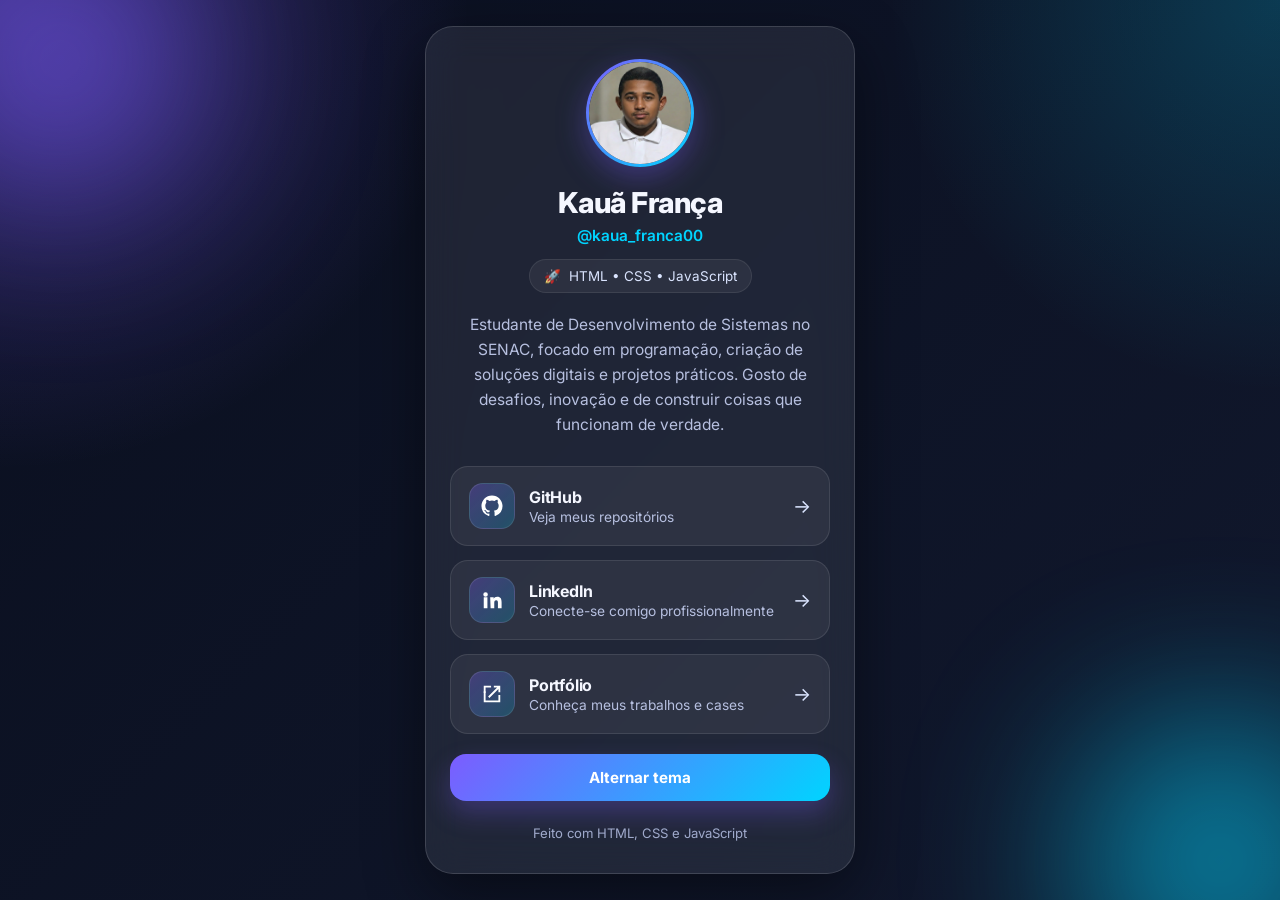
==== index.html @ 44ddc5aa "Add files via upload" ====
<!DOCTYPE html>
<html lang="pt-BR">
<head>
  <meta charset="UTF-8" />
  <meta name="viewport" content="width=device-width, initial-scale=1.0" />
  <title>DevLinks | Fernando</title>
  <link rel="preconnect" href="https://fonts.googleapis.com">
  <link rel="preconnect" href="https://fonts.gstatic.com" crossorigin>
  <link href="https://fonts.googleapis.com/css2?family=Inter:wght@400;500;600;700;800&display=swap" rel="stylesheet">
  <style>
    * {
      margin: 0;
      padding: 0;
      box-sizing: border-box;
      font-family: 'Inter', sans-serif;
    }

    :root {
      --bg-1: #0a0f1f;
      --bg-2: #11182d;
      --glass: rgba(255, 255, 255, 0.08);
      --glass-border: rgba(255, 255, 255, 0.14);
      --text: #f5f7ff;
      --muted: #b7c0e0;
      --primary: #7c5cff;
      --secondary: #00d4ff;
      --success: #28e98c;
      --shadow: 0 20px 60px rgba(0, 0, 0, 0.45);
    }

    body {
      min-height: 100vh;
      background:
        radial-gradient(circle at top left, rgba(124, 92, 255, 0.35), transparent 30%),
        radial-gradient(circle at top right, rgba(0, 212, 255, 0.20), transparent 25%),
        linear-gradient(135deg, var(--bg-1), var(--bg-2));
      color: var(--text);
      display: flex;
      align-items: center;
      justify-content: center;
      padding: 24px;
      overflow-x: hidden;
      position: relative;
    }

    body::before,
    body::after {
      content: "";
      position: fixed;
      width: 280px;
      height: 280px;
      border-radius: 50%;
      filter: blur(90px);
      z-index: 0;
      opacity: 0.6;
      pointer-events: none;
    }

    body::before {
      background: var(--primary);
      top: -80px;
      left: -80px;
    }

    body::after {
      background: var(--secondary);
      bottom: -100px;
      right: -80px;
    }

    .container {
      width: 100%;
      max-width: 430px;
      position: relative;
      z-index: 1;
    }

    .card {
      background: var(--glass);
      border: 1px solid var(--glass-border);
      backdrop-filter: blur(18px);
      -webkit-backdrop-filter: blur(18px);
      border-radius: 28px;
      padding: 32px 24px;
      box-shadow: var(--shadow);
      text-align: center;
      animation: fadeUp 0.8s ease;
    }

    .avatar {
      width: 108px;
      height: 108px;
      margin: 0 auto 18px;
      border-radius: 50%;
      padding: 3px;
      background: linear-gradient(135deg, var(--primary), var(--secondary));
      box-shadow: 0 10px 30px rgba(124, 92, 255, 0.35);
    }

    .avatar img {
      width: 100%;
      height: 100%;
      object-fit: cover;
      border-radius: 50%;
      display: block;
      background: #0f172a;
    }

    h1 {
      font-size: 1.8rem;
      font-weight: 800;
      letter-spacing: -0.5px;
      margin-bottom: 6px;
    }

    .username {
      color: var(--secondary);
      font-size: 0.96rem;
      font-weight: 600;
      margin-bottom: 14px;
    }

    .desc {
      color: var(--muted);
      font-size: 0.97rem;
      line-height: 1.6;
      margin-bottom: 28px;
    }

    .badge {
      display: inline-flex;
      align-items: center;
      gap: 8px;
      padding: 8px 14px;
      background: rgba(255, 255, 255, 0.06);
      border: 1px solid rgba(255, 255, 255, 0.08);
      border-radius: 999px;
      color: #dbe5ff;
      font-size: 0.84rem;
      margin-bottom: 20px;
    }

    .links {
      display: flex;
      flex-direction: column;
      gap: 14px;
      margin-top: 10px;
    }

    .link-btn {
      position: relative;
      display: flex;
      align-items: center;
      justify-content: space-between;
      gap: 14px;
      text-decoration: none;
      color: var(--text);
      padding: 16px 18px;
      border-radius: 18px;
      background: rgba(255, 255, 255, 0.06);
      border: 1px solid rgba(255, 255, 255, 0.10);
      transition: transform 0.25s ease, box-shadow 0.25s ease, background 0.25s ease, border-color 0.25s ease;
      overflow: hidden;
    }

    .link-btn::before {
      content: "";
      position: absolute;
      inset: 0;
      background: linear-gradient(90deg, rgba(124, 92, 255, 0.18), rgba(0, 212, 255, 0.12));
      opacity: 0;
      transition: opacity 0.25s ease;
    }

    .link-btn:hover {
      transform: translateY(-4px) scale(1.01);
      box-shadow: 0 14px 30px rgba(0, 0, 0, 0.28);
      border-color: rgba(255, 255, 255, 0.18);
      background: rgba(255, 255, 255, 0.09);
    }

    .link-btn:hover::before {
      opacity: 1;
    }

    .left {
      display: flex;
      align-items: center;
      gap: 14px;
      position: relative;
      z-index: 1;
    }

    .icon {
      width: 46px;
      height: 46px;
      border-radius: 14px;
      display: grid;
      place-items: center;
      background: linear-gradient(135deg, rgba(124, 92, 255, 0.30), rgba(0, 212, 255, 0.20));
      border: 1px solid rgba(255, 255, 255, 0.10);
      flex-shrink: 0;
    }

    .icon svg {
      width: 22px;
      height: 22px;
      fill: white;
    }

    .texts {
      text-align: left;
    }

    .texts strong {
      display: block;
      font-size: 1rem;
      font-weight: 700;
      letter-spacing: -0.2px;
    }

    .texts span {
      display: block;
      font-size: 0.86rem;
      color: var(--muted);
      margin-top: 2px;
    }

    .arrow {
      position: relative;
      z-index: 1;
      font-size: 1.2rem;
      color: #dbe5ff;
      transition: transform 0.25s ease;
    }

    .link-btn:hover .arrow {
      transform: translateX(4px);
    }

    .footer {
      margin-top: 24px;
      color: #aeb9dc;
      font-size: 0.82rem;
      text-align: center;
      opacity: 0.9;
    }

    .theme-toggle {
      margin-top: 20px;
      width: 100%;
      border: none;
      outline: none;
      cursor: pointer;
      padding: 14px 16px;
      border-radius: 16px;
      background: linear-gradient(135deg, var(--primary), var(--secondary));
      color: white;
      font-size: 0.95rem;
      font-weight: 700;
      transition: transform 0.25s ease, box-shadow 0.25s ease;
      box-shadow: 0 12px 26px rgba(124, 92, 255, 0.28);
    }

    .theme-toggle:hover {
      transform: translateY(-2px);
      box-shadow: 0 16px 30px rgba(124, 92, 255, 0.35);
    }

    body.light {
      --bg-1: #dfe8ff;
      --bg-2: #f7fbff;
      --glass: rgba(255, 255, 255, 0.65);
      --glass-border: rgba(255, 255, 255, 0.75);
      --text: #0d1325;
      --muted: #53607f;
      --shadow: 0 20px 60px rgba(69, 97, 161, 0.15);
    }

    body.light .link-btn,
    body.light .badge {
      border-color: rgba(17, 24, 39, 0.06);
    }

    @keyframes fadeUp {
      from {
        opacity: 0;
        transform: translateY(28px);
      }
      to {
        opacity: 1;
        transform: translateY(0);
      }
    }

    @media (max-width: 520px) {
      .card {
        padding: 28px 18px;
        border-radius: 24px;
      }

      h1 {
        font-size: 1.55rem;
      }

      .desc {
        font-size: 0.92rem;
      }
    }
  </style>
</head>
<body>
  <main class="container">
    <section class="card">
      <div class="avatar">
        <img src="IMG/Gemini_Generated_Image_kmgm7ukmgm7ukmgm.png" alt="Foto de perfil">
      </div>

      <h1>Kauã França</h1>
      <p class="username">@kaua_franca00</p>

      <div class="badge">
        <span>🚀</span>
        <span> HTML • CSS • JavaScript</span>
      </div>

      <p class="desc">
        Estudante de Desenvolvimento de Sistemas no SENAC, focado em programação, criação de soluções digitais e projetos práticos. Gosto de desafios, inovação e de construir coisas que funcionam de verdade.
      </p>

      <div class="links">
        <a class="link-btn" href="https://github.com/codebykaua" target="_blank">
          <div class="left">
            <div class="icon">
              <svg viewBox="0 0 24 24" aria-hidden="true">
                <path d="M12 .5C5.65.5.5 5.65.5 12a11.5 11.5 0 0 0 7.86 10.93c.58.11.79-.25.79-.56v-2.15c-3.2.7-3.88-1.36-3.88-1.36-.53-1.34-1.29-1.69-1.29-1.69-1.05-.72.08-.7.08-.7 1.16.08 1.77 1.18 1.77 1.18 1.03 1.77 2.7 1.26 3.36.97.1-.74.4-1.25.72-1.54-2.55-.29-5.24-1.27-5.24-5.65 0-1.25.45-2.27 1.18-3.07-.12-.29-.51-1.47.11-3.06 0 0 .96-.31 3.15 1.17a10.9 10.9 0 0 1 5.74 0c2.19-1.48 3.15-1.17 3.15-1.17.62 1.59.23 2.77.11 3.06.73.8 1.18 1.82 1.18 3.07 0 4.39-2.69 5.36-5.25 5.64.41.35.77 1.03.77 2.09v3.09c0 .31.21.68.8.56A11.5 11.5 0 0 0 23.5 12C23.5 5.65 18.35.5 12 .5Z"/>
              </svg>
            </div>
            <div class="texts">
              <strong>GitHub</strong>
              <span>Veja meus repositórios</span>
            </div>
          </div>
          <span class="arrow">→</span>
        </a>

        <a class="link-btn" href="https://www.linkedin.com/in/kauafrancadev" target="_blank">
          <div class="left">
            <div class="icon">
              <svg viewBox="0 0 24 24" aria-hidden="true">
                <path d="M4.98 3.5A2.49 2.49 0 1 0 5 8.48 2.49 2.49 0 0 0 4.98 3.5ZM3 9h4v12H3Zm7 0h3.83v1.64h.05c.53-1 1.84-2.05 3.79-2.05 4.05 0 4.8 2.66 4.8 6.11V21h-4v-5.58c0-1.33-.02-3.04-1.85-3.04-1.86 0-2.15 1.45-2.15 2.95V21h-4Z"/>
              </svg>
            </div>
            <div class="texts">
              <strong>LinkedIn</strong>
              <span>Conecte-se comigo profissionalmente</span>
            </div>
          </div>
          <span class="arrow">→</span>
        </a>

        <a class="link-btn" href="https://seuportfolio.com" target="_blank">
          <div class="left">
            <div class="icon">
              <svg viewBox="0 0 24 24" aria-hidden="true">
                <path d="M14 3v2h3.59L7.76 14.83l1.41 1.41L19 6.41V10h2V3z"/>
                <path d="M5 5h6V3H3v8h2z"/>
                <path d="M19 19H5V9H3v12h18V13h-2z"/>
              </svg>
            </div>
            <div class="texts">
              <strong>Portfólio</strong>
              <span>Conheça meus trabalhos e cases</span>
            </div>
          </div>
          <span class="arrow">→</span>
        </a>
      </div>

      <button class="theme-toggle" id="toggleTheme">Alternar tema</button>

      <p class="footer">Feito com HTML, CSS e JavaScript</p>
    </section>
  </main>

  <script>
    const button = document.getElementById('toggleTheme');
    const body = document.body;

    const savedTheme = localStorage.getItem('theme');
    if (savedTheme === 'light') {
      body.classList.add('light');
    }

    button.addEventListener('click', () => {
      body.classList.toggle('light');
      const currentTheme = body.classList.contains('light') ? 'light' : 'dark';
      localStorage.setItem('theme', currentTheme);
    });
  </script>
</body>
</html>
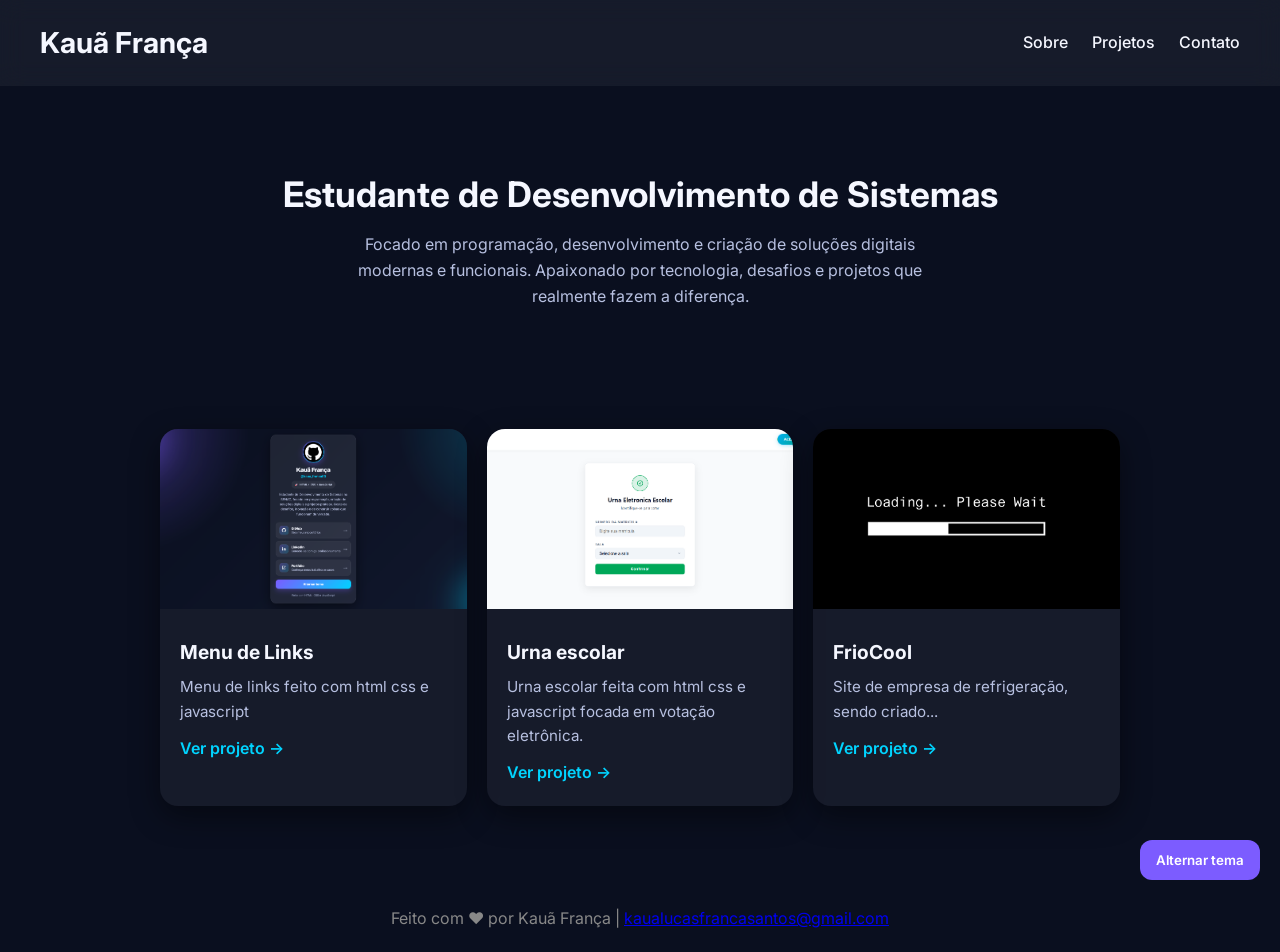
==== commit b2d2a6b2: "Add files via upload" ====
--- a/index.html
+++ b/index.html
@@ -1,402 +1,123 @@
 <!DOCTYPE html>
 <html lang="pt-BR">
 <head>
-  <meta charset="UTF-8" />
-  <meta name="viewport" content="width=device-width, initial-scale=1.0" />
-  <title>DevLinks | Fernando</title>
+  <meta charset="UTF-8">
+  <meta name="viewport" content="width=device-width, initial-scale=1.0">
+  <title>Portfólio | Fernando</title>
   <link rel="preconnect" href="https://fonts.googleapis.com">
   <link rel="preconnect" href="https://fonts.gstatic.com" crossorigin>
-  <link href="https://fonts.googleapis.com/css2?family=Inter:wght@400;500;600;700;800&display=swap" rel="stylesheet">
+  <link href="https://fonts.googleapis.com/css2?family=Inter:wght@400;500;600;700&display=swap" rel="stylesheet">
   <style>
-    * {
-      margin: 0;
-      padding: 0;
-      box-sizing: border-box;
-      font-family: 'Inter', sans-serif;
+    :root {
+      --primary: #7c5cff;
+      --secondary: #00d4ff;
+      --bg-dark: #0a0f1f;
+      --bg-light: #f5f7ff;
+      --text-dark: #0d1325;
+      --text-light: #f5f7ff;
     }
 
-    :root {
-      --bg-1: #0a0f1f;
-      --bg-2: #11182d;
-      --glass: rgba(255, 255, 255, 0.08);
-      --glass-border: rgba(255, 255, 255, 0.14);
-      --text: #f5f7ff;
-      --muted: #b7c0e0;
-      --primary: #7c5cff;
-      --secondary: #00d4ff;
-      --success: #28e98c;
-      --shadow: 0 20px 60px rgba(0, 0, 0, 0.45);
-    }
+    * { box-sizing: border-box; margin:0; padding:0; font-family:'Inter',sans-serif; }
 
-    body {
-      min-height: 100vh;
-      background:
-        radial-gradient(circle at top left, rgba(124, 92, 255, 0.35), transparent 30%),
-        radial-gradient(circle at top right, rgba(0, 212, 255, 0.20), transparent 25%),
-        linear-gradient(135deg, var(--bg-1), var(--bg-2));
-      color: var(--text);
-      display: flex;
-      align-items: center;
-      justify-content: center;
-      padding: 24px;
-      overflow-x: hidden;
-      position: relative;
-    }
+    body { background: var(--bg-dark); color: var(--text-light); line-height:1.6; }
 
-    body::before,
-    body::after {
-      content: "";
-      position: fixed;
-      width: 280px;
-      height: 280px;
-      border-radius: 50%;
-      filter: blur(90px);
-      z-index: 0;
-      opacity: 0.6;
-      pointer-events: none;
-    }
+    header { display:flex; justify-content:space-between; align-items:center; padding:20px 40px; background: rgba(255,255,255,0.05); backdrop-filter: blur(12px); position:sticky; top:0; z-index:10; }
 
-    body::before {
-      background: var(--primary);
-      top: -80px;
-      left: -80px;
-    }
+    header h1 { font-size:1.8rem; font-weight:700; }
 
-    body::after {
-      background: var(--secondary);
-      bottom: -100px;
-      right: -80px;
-    }
+    nav a { color: var(--text-light); margin-left:20px; text-decoration:none; font-weight:500; transition: color 0.3s; }
 
-    .container {
-      width: 100%;
-      max-width: 430px;
-      position: relative;
-      z-index: 1;
-    }
+    nav a:hover { color: var(--primary); }
 
-    .card {
-      background: var(--glass);
-      border: 1px solid var(--glass-border);
-      backdrop-filter: blur(18px);
-      -webkit-backdrop-filter: blur(18px);
-      border-radius: 28px;
-      padding: 32px 24px;
-      box-shadow: var(--shadow);
-      text-align: center;
-      animation: fadeUp 0.8s ease;
-    }
+    .hero { text-align:center; padding:80px 20px; }
 
-    .avatar {
-      width: 108px;
-      height: 108px;
-      margin: 0 auto 18px;
-      border-radius: 50%;
-      padding: 3px;
-      background: linear-gradient(135deg, var(--primary), var(--secondary));
-      box-shadow: 0 10px 30px rgba(124, 92, 255, 0.35);
-    }
+    .hero h2 { font-size:2.2rem; margin-bottom:10px; }
+    .hero p { font-size:1rem; max-width:600px; margin:0 auto; color:#b7c0e0; }
 
-    .avatar img {
-      width: 100%;
-      height: 100%;
-      object-fit: cover;
-      border-radius: 50%;
-      display: block;
-      background: #0f172a;
-    }
+    .projects { padding:40px 20px; max-width:1000px; margin:0 auto; display:grid; grid-template-columns: repeat(auto-fit,minmax(280px,1fr)); gap:20px; }
 
-    h1 {
-      font-size: 1.8rem;
-      font-weight: 800;
-      letter-spacing: -0.5px;
-      margin-bottom: 6px;
-    }
+    .project-card { background: rgba(255,255,255,0.05); border-radius:18px; overflow:hidden; box-shadow: 0 10px 30px rgba(0,0,0,0.45); transition: transform 0.3s; }
+    .project-card:hover { transform: translateY(-6px); }
 
-    .username {
-      color: var(--secondary);
-      font-size: 0.96rem;
-      font-weight: 600;
-      margin-bottom: 14px;
-    }
+    .project-card img { width:100%; height:180px; object-fit:cover; }
 
-    .desc {
-      color: var(--muted);
-      font-size: 0.97rem;
-      line-height: 1.6;
-      margin-bottom: 28px;
-    }
+    .project-content { padding:20px; }
+    .project-content h3 { font-size:1.2rem; margin-bottom:8px; }
+    .project-content p { font-size:0.95rem; color:#b7c0e0; margin-bottom:12px; }
+    .project-content a { text-decoration:none; color:var(--secondary); font-weight:600; }
 
-    .badge {
-      display: inline-flex;
-      align-items: center;
-      gap: 8px;
-      padding: 8px 14px;
-      background: rgba(255, 255, 255, 0.06);
-      border: 1px solid rgba(255, 255, 255, 0.08);
-      border-radius: 999px;
-      color: #dbe5ff;
-      font-size: 0.84rem;
-      margin-bottom: 20px;
-    }
+    footer { text-align:center; padding:20px; margin-top:40px; color:#888; }
 
-    .links {
-      display: flex;
-      flex-direction: column;
-      gap: 14px;
-      margin-top: 10px;
-    }
+    .theme-toggle { position:fixed; bottom:20px; right:20px; padding:12px 16px; border:none; border-radius:12px; cursor:pointer; background: var(--primary); color:white; font-weight:600; transition: transform 0.25s; }
+    .theme-toggle:hover { transform: translateY(-2px); }
 
-    .link-btn {
-      position: relative;
-      display: flex;
-      align-items: center;
-      justify-content: space-between;
-      gap: 14px;
-      text-decoration: none;
-      color: var(--text);
-      padding: 16px 18px;
-      border-radius: 18px;
-      background: rgba(255, 255, 255, 0.06);
-      border: 1px solid rgba(255, 255, 255, 0.10);
-      transition: transform 0.25s ease, box-shadow 0.25s ease, background 0.25s ease, border-color 0.25s ease;
-      overflow: hidden;
-    }
-
-    .link-btn::before {
-      content: "";
-      position: absolute;
-      inset: 0;
-      background: linear-gradient(90deg, rgba(124, 92, 255, 0.18), rgba(0, 212, 255, 0.12));
-      opacity: 0;
-      transition: opacity 0.25s ease;
-    }
-
-    .link-btn:hover {
-      transform: translateY(-4px) scale(1.01);
-      box-shadow: 0 14px 30px rgba(0, 0, 0, 0.28);
-      border-color: rgba(255, 255, 255, 0.18);
-      background: rgba(255, 255, 255, 0.09);
-    }
-
-    .link-btn:hover::before {
-      opacity: 1;
-    }
-
-    .left {
-      display: flex;
-      align-items: center;
-      gap: 14px;
-      position: relative;
-      z-index: 1;
-    }
-
-    .icon {
-      width: 46px;
-      height: 46px;
-      border-radius: 14px;
-      display: grid;
-      place-items: center;
-      background: linear-gradient(135deg, rgba(124, 92, 255, 0.30), rgba(0, 212, 255, 0.20));
-      border: 1px solid rgba(255, 255, 255, 0.10);
-      flex-shrink: 0;
-    }
-
-    .icon svg {
-      width: 22px;
-      height: 22px;
-      fill: white;
-    }
-
-    .texts {
-      text-align: left;
-    }
-
-    .texts strong {
-      display: block;
-      font-size: 1rem;
-      font-weight: 700;
-      letter-spacing: -0.2px;
-    }
-
-    .texts span {
-      display: block;
-      font-size: 0.86rem;
-      color: var(--muted);
-      margin-top: 2px;
-    }
-
-    .arrow {
-      position: relative;
-      z-index: 1;
-      font-size: 1.2rem;
-      color: #dbe5ff;
-      transition: transform 0.25s ease;
-    }
-
-    .link-btn:hover .arrow {
-      transform: translateX(4px);
-    }
-
-    .footer {
-      margin-top: 24px;
-      color: #aeb9dc;
-      font-size: 0.82rem;
-      text-align: center;
-      opacity: 0.9;
-    }
-
-    .theme-toggle {
-      margin-top: 20px;
-      width: 100%;
-      border: none;
-      outline: none;
-      cursor: pointer;
-      padding: 14px 16px;
-      border-radius: 16px;
-      background: linear-gradient(135deg, var(--primary), var(--secondary));
-      color: white;
-      font-size: 0.95rem;
-      font-weight: 700;
-      transition: transform 0.25s ease, box-shadow 0.25s ease;
-      box-shadow: 0 12px 26px rgba(124, 92, 255, 0.28);
-    }
-
-    .theme-toggle:hover {
-      transform: translateY(-2px);
-      box-shadow: 0 16px 30px rgba(124, 92, 255, 0.35);
-    }
-
-    body.light {
-      --bg-1: #dfe8ff;
-      --bg-2: #f7fbff;
-      --glass: rgba(255, 255, 255, 0.65);
-      --glass-border: rgba(255, 255, 255, 0.75);
-      --text: #0d1325;
-      --muted: #53607f;
-      --shadow: 0 20px 60px rgba(69, 97, 161, 0.15);
-    }
-
-    body.light .link-btn,
-    body.light .badge {
-      border-color: rgba(17, 24, 39, 0.06);
-    }
-
-    @keyframes fadeUp {
-      from {
-        opacity: 0;
-        transform: translateY(28px);
-      }
-      to {
-        opacity: 1;
-        transform: translateY(0);
-      }
-    }
-
-    @media (max-width: 520px) {
-      .card {
-        padding: 28px 18px;
-        border-radius: 24px;
-      }
-
-      h1 {
-        font-size: 1.55rem;
-      }
-
-      .desc {
-        font-size: 0.92rem;
-      }
-    }
+    body.light { --bg-dark:#f5f7ff; --text-light:#0d1325; --text-dark:#0d1325; }
+    body.light header, body.light .project-card { background: rgba(0,0,0,0.05); }
   </style>
 </head>
 <body>
-  <main class="container">
-    <section class="card">
-      <div class="avatar">
-        <img src="IMG/Gemini_Generated_Image_kmgm7ukmgm7ukmgm.png" alt="Foto de perfil">
-      </div>
 
-      <h1>Kauã França</h1>
-      <p class="username">@kaua_franca00</p>
+<header>
+  <h1>Kauã França</h1>
+  <nav>
+    <a href="#about">Sobre</a>
+    <a href="#projects">Projetos</a>
+    <a href="#contact">Contato</a>
+  </nav>
+</header>
 
-      <div class="badge">
-        <span>🚀</span>
-        <span> HTML • CSS • JavaScript</span>
-      </div>
+<section class="hero" id="about">
+  <h2>Estudante de Desenvolvimento de Sistemas</h2>
+  <p>Focado em programação, desenvolvimento e criação de soluções digitais modernas e funcionais. Apaixonado por tecnologia, desafios e projetos que realmente fazem a diferença.</p>
+</section>
 
-      <p class="desc">
-        Estudante de Desenvolvimento de Sistemas no SENAC, focado em programação, criação de soluções digitais e projetos práticos. Gosto de desafios, inovação e de construir coisas que funcionam de verdade.
-      </p>
+<section class="projects" id="projects">
+  <div class="project-card">
+    <img src="img/Menu Links.png" alt="Menu de Links">
+    <div class="project-content">
+      <h3>Menu de Links</h3>
+      <p>Menu de links feito com html css e javascript</p>
+      <a href="#">Ver projeto →</a>
+    </div>
+  </div>
 
-      <div class="links">
-        <a class="link-btn" href="https://github.com/codebykaua" target="_blank">
-          <div class="left">
-            <div class="icon">
-              <svg viewBox="0 0 24 24" aria-hidden="true">
-                <path d="M12 .5C5.65.5.5 5.65.5 12a11.5 11.5 0 0 0 7.86 10.93c.58.11.79-.25.79-.56v-2.15c-3.2.7-3.88-1.36-3.88-1.36-.53-1.34-1.29-1.69-1.29-1.69-1.05-.72.08-.7.08-.7 1.16.08 1.77 1.18 1.77 1.18 1.03 1.77 2.7 1.26 3.36.97.1-.74.4-1.25.72-1.54-2.55-.29-5.24-1.27-5.24-5.65 0-1.25.45-2.27 1.18-3.07-.12-.29-.51-1.47.11-3.06 0 0 .96-.31 3.15 1.17a10.9 10.9 0 0 1 5.74 0c2.19-1.48 3.15-1.17 3.15-1.17.62 1.59.23 2.77.11 3.06.73.8 1.18 1.82 1.18 3.07 0 4.39-2.69 5.36-5.25 5.64.41.35.77 1.03.77 2.09v3.09c0 .31.21.68.8.56A11.5 11.5 0 0 0 23.5 12C23.5 5.65 18.35.5 12 .5Z"/>
-              </svg>
-            </div>
-            <div class="texts">
-              <strong>GitHub</strong>
-              <span>Veja meus repositórios</span>
-            </div>
-          </div>
-          <span class="arrow">→</span>
-        </a>
+  <div class="project-card">
+    <img src="img/Captura de Tela (49).png" alt="Urna escolar">
+    <div class="project-content">
+      <h3>Urna escolar</h3>
+      <p>Urna escolar feita com html css e javascript focada em votação eletrônica.</p>
+      <a href="#">Ver projeto →</a>
+    </div>
+  </div>
 
-        <a class="link-btn" href="https://www.linkedin.com/in/kauafrancadev" target="_blank">
-          <div class="left">
-            <div class="icon">
-              <svg viewBox="0 0 24 24" aria-hidden="true">
-                <path d="M4.98 3.5A2.49 2.49 0 1 0 5 8.48 2.49 2.49 0 0 0 4.98 3.5ZM3 9h4v12H3Zm7 0h3.83v1.64h.05c.53-1 1.84-2.05 3.79-2.05 4.05 0 4.8 2.66 4.8 6.11V21h-4v-5.58c0-1.33-.02-3.04-1.85-3.04-1.86 0-2.15 1.45-2.15 2.95V21h-4Z"/>
-              </svg>
-            </div>
-            <div class="texts">
-              <strong>LinkedIn</strong>
-              <span>Conecte-se comigo profissionalmente</span>
-            </div>
-          </div>
-          <span class="arrow">→</span>
-        </a>
+  <div class="project-card">
+    <img src="img/image.png" alt="FrioCool">
+    <div class="project-content">
+      <h3>FrioCool</h3>
+      <p>Site de empresa de refrigeração, sendo criado...</p>
+      <a href="#">Ver projeto →</a>
+    </div>
+  </div>
+</section>
 
-        <a class="link-btn" href="https://seuportfolio.com" target="_blank">
-          <div class="left">
-            <div class="icon">
-              <svg viewBox="0 0 24 24" aria-hidden="true">
-                <path d="M14 3v2h3.59L7.76 14.83l1.41 1.41L19 6.41V10h2V3z"/>
-                <path d="M5 5h6V3H3v8h2z"/>
-                <path d="M19 19H5V9H3v12h18V13h-2z"/>
-              </svg>
-            </div>
-            <div class="texts">
-              <strong>Portfólio</strong>
-              <span>Conheça meus trabalhos e cases</span>
-            </div>
-          </div>
-          <span class="arrow">→</span>
-        </a>
-      </div>
+<footer id="contact">
+  <p>Feito com ❤️ por Kauã França | <a href="mailto:kaualucasfrancasantos@gmail.com">kaualucasfrancasantos@gmail.com</a></p>
+</footer>
 
-      <button class="theme-toggle" id="toggleTheme">Alternar tema</button>
+<button class="theme-toggle" id="toggleTheme">Alternar tema</button>
 
-      <p class="footer">Feito com HTML, CSS e JavaScript</p>
-    </section>
-  </main>
+<script>
+  const button = document.getElementById('toggleTheme');
+  const body = document.body;
+  const savedTheme = localStorage.getItem('theme');
+  if(savedTheme==='light'){ body.classList.add('light'); }
 
-  <script>
-    const button = document.getElementById('toggleTheme');
-    const body = document.body;
+  button.addEventListener('click',()=>{
+    body.classList.toggle('light');
+    const current = body.classList.contains('light')?'light':'dark';
+    localStorage.setItem('theme',current);
+  });
+</script>
 
-    const savedTheme = localStorage.getItem('theme');
-    if (savedTheme === 'light') {
-      body.classList.add('light');
-    }
-
-    button.addEventListener('click', () => {
-      body.classList.toggle('light');
-      const currentTheme = body.classList.contains('light') ? 'light' : 'dark';
-      localStorage.setItem('theme', currentTheme);
-    });
-  </script>
 </body>
-</html>+</html>
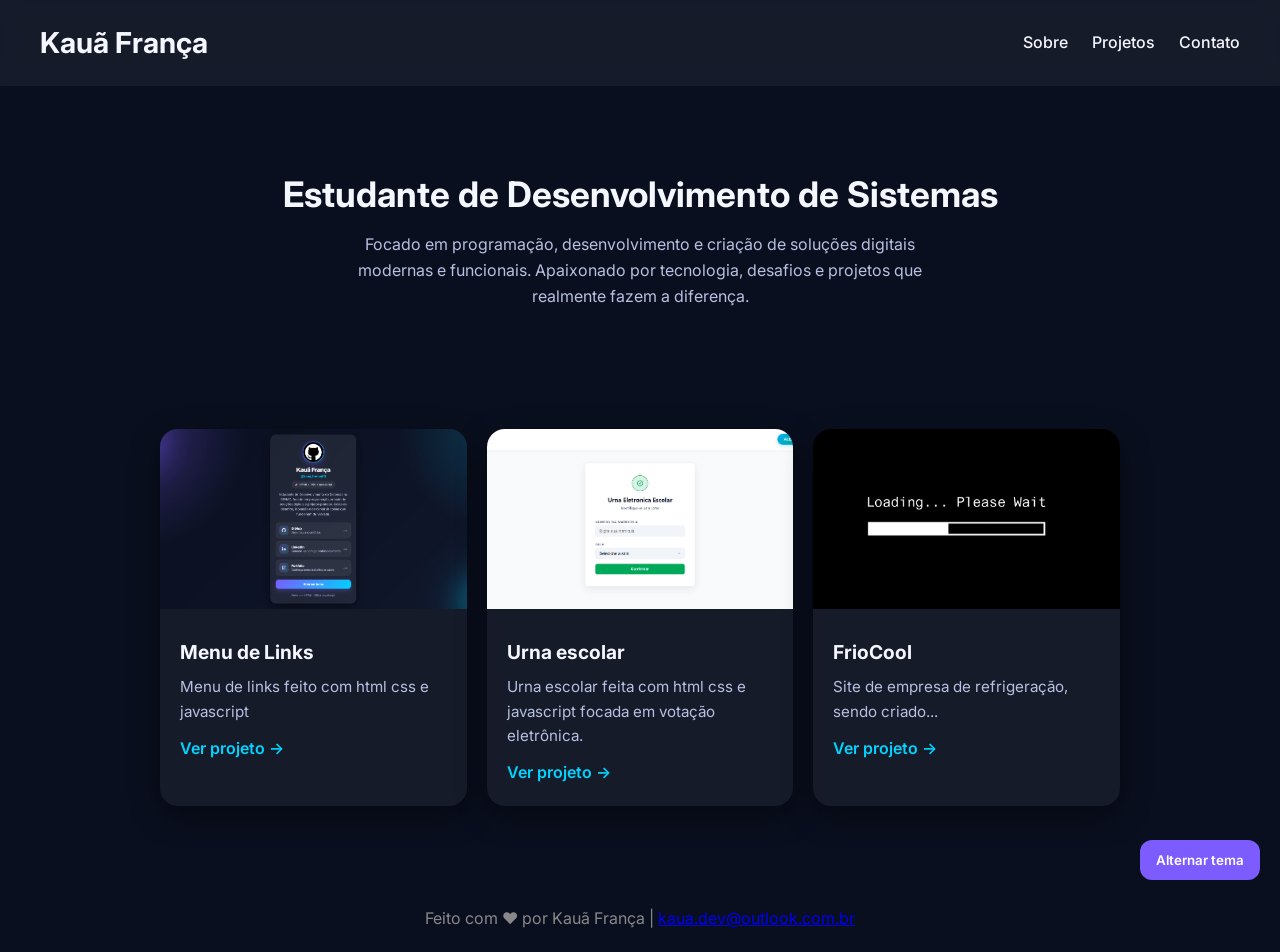
==== commit c47c5071: "Add files via upload" ====
--- a/index.html
+++ b/index.html
@@ -3,7 +3,7 @@
 <head>
   <meta charset="UTF-8">
   <meta name="viewport" content="width=device-width, initial-scale=1.0">
-  <title>Portfólio | Fernando</title>
+  <title>Portfólio | Kauã</title>
   <link rel="preconnect" href="https://fonts.googleapis.com">
   <link rel="preconnect" href="https://fonts.gstatic.com" crossorigin>
   <link href="https://fonts.googleapis.com/css2?family=Inter:wght@400;500;600;700&display=swap" rel="stylesheet">
@@ -77,7 +77,7 @@
     <div class="project-content">
       <h3>Menu de Links</h3>
       <p>Menu de links feito com html css e javascript</p>
-      <a href="#">Ver projeto →</a>
+      <a href="https://codebykaua.github.io/Menu_links/">Ver projeto →</a>
     </div>
   </div>
 
@@ -86,7 +86,7 @@
     <div class="project-content">
       <h3>Urna escolar</h3>
       <p>Urna escolar feita com html css e javascript focada em votação eletrônica.</p>
-      <a href="#">Ver projeto →</a>
+      <a href="https://codebykaua.github.io/projeto-votacao-escolar-CETI/">Ver projeto →</a>
     </div>
   </div>
 
@@ -95,13 +95,13 @@
     <div class="project-content">
       <h3>FrioCool</h3>
       <p>Site de empresa de refrigeração, sendo criado...</p>
-      <a href="#">Ver projeto →</a>
+      <a href="https://codebykaua.github.io/Site-de-refrigeracao-em-processamento/">Ver projeto →</a>
     </div>
   </div>
 </section>
 
 <footer id="contact">
-  <p>Feito com ❤️ por Kauã França | <a href="mailto:kaualucasfrancasantos@gmail.com">kaualucasfrancasantos@gmail.com</a></p>
+  <p>Feito com ❤️ por Kauã França | <a href="mailto:kaua.dev@outlook.com.br">kaua.dev@outlook.com.br</a></p>
 </footer>
 
 <button class="theme-toggle" id="toggleTheme">Alternar tema</button>
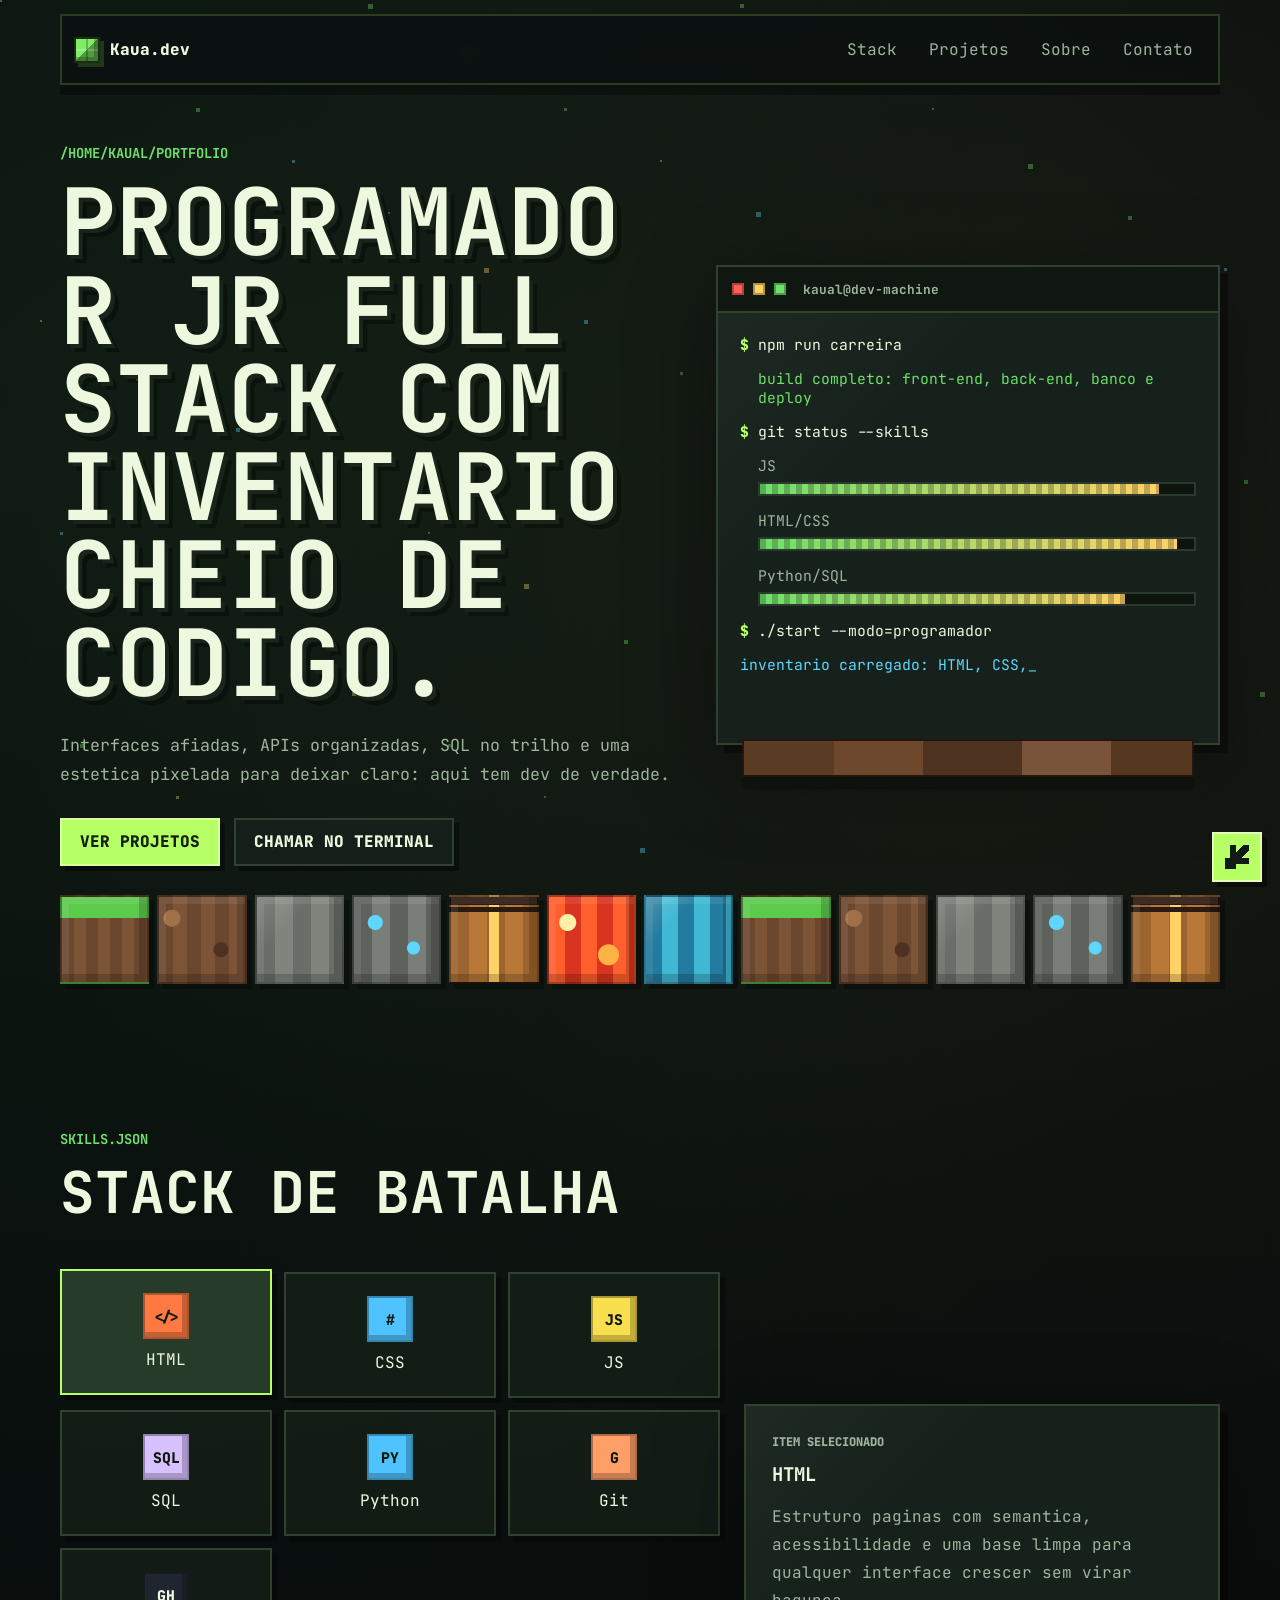
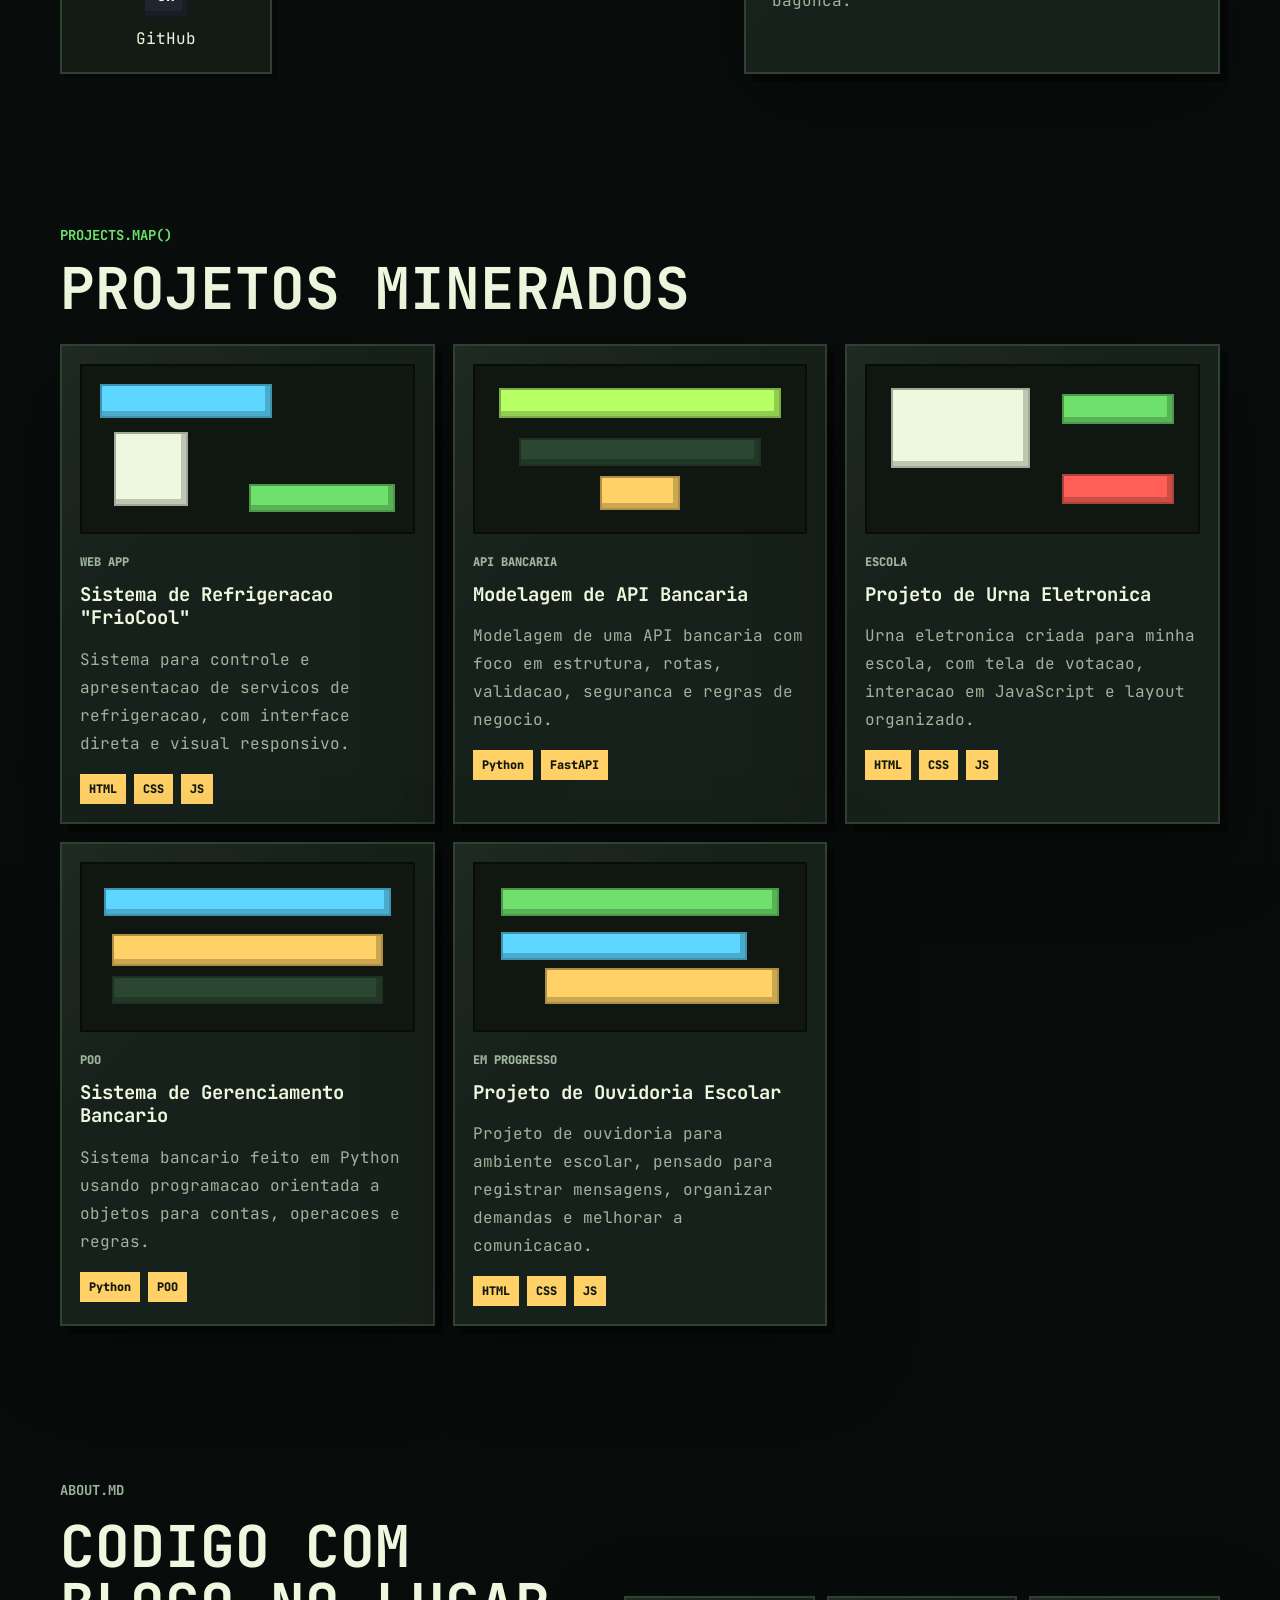
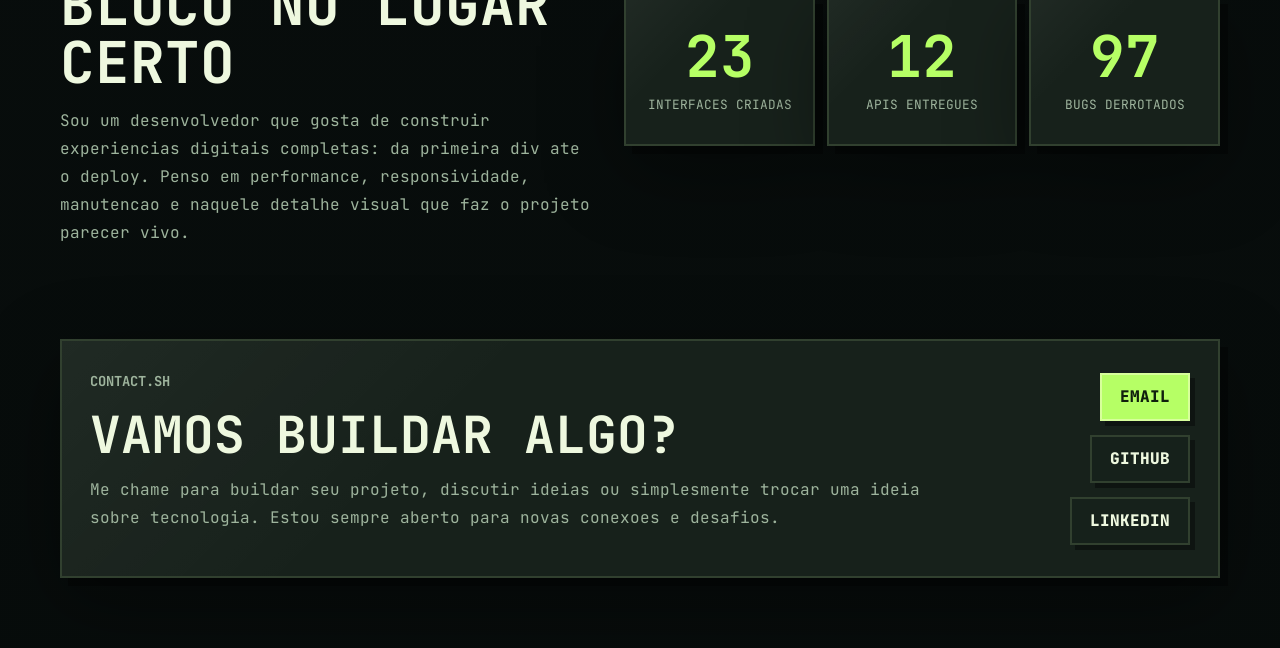
==== commit bf088a20: "Add files via upload" ====
--- a/index.html
+++ b/index.html
@@ -1,123 +1,261 @@
-<!DOCTYPE html>
-<html lang="pt-BR">
-<head>
-  <meta charset="UTF-8">
-  <meta name="viewport" content="width=device-width, initial-scale=1.0">
-  <title>Portfólio | Kauã</title>
-  <link rel="preconnect" href="https://fonts.googleapis.com">
-  <link rel="preconnect" href="https://fonts.gstatic.com" crossorigin>
-  <link href="https://fonts.googleapis.com/css2?family=Inter:wght@400;500;600;700&display=swap" rel="stylesheet">
-  <style>
-    :root {
-      --primary: #7c5cff;
-      --secondary: #00d4ff;
-      --bg-dark: #0a0f1f;
-      --bg-light: #f5f7ff;
-      --text-dark: #0d1325;
-      --text-light: #f5f7ff;
-    }
-
-    * { box-sizing: border-box; margin:0; padding:0; font-family:'Inter',sans-serif; }
-
-    body { background: var(--bg-dark); color: var(--text-light); line-height:1.6; }
-
-    header { display:flex; justify-content:space-between; align-items:center; padding:20px 40px; background: rgba(255,255,255,0.05); backdrop-filter: blur(12px); position:sticky; top:0; z-index:10; }
-
-    header h1 { font-size:1.8rem; font-weight:700; }
-
-    nav a { color: var(--text-light); margin-left:20px; text-decoration:none; font-weight:500; transition: color 0.3s; }
-
-    nav a:hover { color: var(--primary); }
-
-    .hero { text-align:center; padding:80px 20px; }
-
-    .hero h2 { font-size:2.2rem; margin-bottom:10px; }
-    .hero p { font-size:1rem; max-width:600px; margin:0 auto; color:#b7c0e0; }
-
-    .projects { padding:40px 20px; max-width:1000px; margin:0 auto; display:grid; grid-template-columns: repeat(auto-fit,minmax(280px,1fr)); gap:20px; }
-
-    .project-card { background: rgba(255,255,255,0.05); border-radius:18px; overflow:hidden; box-shadow: 0 10px 30px rgba(0,0,0,0.45); transition: transform 0.3s; }
-    .project-card:hover { transform: translateY(-6px); }
-
-    .project-card img { width:100%; height:180px; object-fit:cover; }
-
-    .project-content { padding:20px; }
-    .project-content h3 { font-size:1.2rem; margin-bottom:8px; }
-    .project-content p { font-size:0.95rem; color:#b7c0e0; margin-bottom:12px; }
-    .project-content a { text-decoration:none; color:var(--secondary); font-weight:600; }
-
-    footer { text-align:center; padding:20px; margin-top:40px; color:#888; }
-
-    .theme-toggle { position:fixed; bottom:20px; right:20px; padding:12px 16px; border:none; border-radius:12px; cursor:pointer; background: var(--primary); color:white; font-weight:600; transition: transform 0.25s; }
-    .theme-toggle:hover { transform: translateY(-2px); }
-
-    body.light { --bg-dark:#f5f7ff; --text-light:#0d1325; --text-dark:#0d1325; }
-    body.light header, body.light .project-card { background: rgba(0,0,0,0.05); }
-  </style>
-</head>
-<body>
-
-<header>
-  <h1>Kauã França</h1>
-  <nav>
-    <a href="#about">Sobre</a>
-    <a href="#projects">Projetos</a>
-    <a href="#contact">Contato</a>
-  </nav>
-</header>
-
-<section class="hero" id="about">
-  <h2>Estudante de Desenvolvimento de Sistemas</h2>
-  <p>Focado em programação, desenvolvimento e criação de soluções digitais modernas e funcionais. Apaixonado por tecnologia, desafios e projetos que realmente fazem a diferença.</p>
-</section>
-
-<section class="projects" id="projects">
-  <div class="project-card">
-    <img src="img/Menu Links.png" alt="Menu de Links">
-    <div class="project-content">
-      <h3>Menu de Links</h3>
-      <p>Menu de links feito com html css e javascript</p>
-      <a href="https://codebykaua.github.io/Menu_links/">Ver projeto →</a>
-    </div>
-  </div>
-
-  <div class="project-card">
-    <img src="img/Captura de Tela (49).png" alt="Urna escolar">
-    <div class="project-content">
-      <h3>Urna escolar</h3>
-      <p>Urna escolar feita com html css e javascript focada em votação eletrônica.</p>
-      <a href="https://codebykaua.github.io/projeto-votacao-escolar-CETI/">Ver projeto →</a>
-    </div>
-  </div>
-
-  <div class="project-card">
-    <img src="img/image.png" alt="FrioCool">
-    <div class="project-content">
-      <h3>FrioCool</h3>
-      <p>Site de empresa de refrigeração, sendo criado...</p>
-      <a href="https://codebykaua.github.io/Site-de-refrigeracao-em-processamento/">Ver projeto →</a>
-    </div>
-  </div>
-</section>
-
-<footer id="contact">
-  <p>Feito com ❤️ por Kauã França | <a href="mailto:kaua.dev@outlook.com.br">kaua.dev@outlook.com.br</a></p>
-</footer>
-
-<button class="theme-toggle" id="toggleTheme">Alternar tema</button>
-
-<script>
-  const button = document.getElementById('toggleTheme');
-  const body = document.body;
-  const savedTheme = localStorage.getItem('theme');
-  if(savedTheme==='light'){ body.classList.add('light'); }
-
-  button.addEventListener('click',()=>{
-    body.classList.toggle('light');
-    const current = body.classList.contains('light')?'light':'dark';
-    localStorage.setItem('theme',current);
-  });
-</script>
-
-</body>
-</html>
+<!DOCTYPE html>
+<html lang="pt-BR">
+<head>
+  <meta charset="UTF-8">
+  <meta name="viewport" content="width=device-width, initial-scale=1.0">
+  <title>Kaua.dev | Portifolio Programador</title>
+  <link rel="preconnect" href="https://fonts.googleapis.com">
+  <link rel="preconnect" href="https://fonts.gstatic.com" crossorigin>
+  <link href="https://fonts.googleapis.com/css2?family=JetBrains+Mono:wght@400;600;700;800&display=swap" rel="stylesheet">
+  <link rel="stylesheet" href="style.css">
+</head>
+<body>
+  <canvas class="pixel-sky" id="pixelSky" aria-hidden="true"></canvas>
+
+  <header class="topbar">
+    <a class="brand" href="#home" aria-label="Inicio">
+      <span class="brand-cube"></span>
+      <span>Kaua.dev</span>
+    </a>
+
+    <nav class="nav" aria-label="Navegacao principal">
+      <a href="#stack">Stack</a>
+      <a href="#projetos">Projetos</a>
+      <a href="#sobre">Sobre</a>
+      <a href="#contato">Contato</a>
+    </nav>
+  </header>
+
+  <main>
+    <section class="hero" id="home">
+      <div class="hero-copy">
+        <p class="eyebrow">/home/kaual/portfolio</p>
+        <h1>Programador Jr full stack com inventario cheio de codigo.</h1>
+        <p class="hero-text">
+          Interfaces afiadas, APIs organizadas, SQL no trilho e uma estetica pixelada para deixar claro: aqui tem dev de verdade.
+        </p>
+
+        <div class="hero-actions" aria-label="Acoes principais">
+          <a class="btn primary" href="#projetos">Ver projetos</a>
+          <a class="btn ghost" href="#contato">Chamar no terminal</a>
+        </div>
+      </div>
+
+      <div class="hero-panel" aria-label="Terminal de apresentacao">
+        <div class="window-bar">
+          <span></span>
+          <span></span>
+          <span></span>
+          <strong>kaual@dev-machine</strong>
+        </div>
+
+        <div class="terminal">
+          <p><span class="prompt">$</span> npm run carreira</p>
+          <p class="log ok">build completo: front-end, back-end, banco e deploy</p>
+          <p><span class="prompt">$</span> git status --skills</p>
+          <p class="log">JS <span class="bar"><i style="width: 92%"></i></span></p>
+          <p class="log">HTML/CSS <span class="bar"><i style="width: 96%"></i></span></p>
+          <p class="log">Python/SQL <span class="bar"><i style="width: 84%"></i></span></p>
+          <p><span class="prompt">$</span> ./start --modo=programador</p>
+          <p class="typing" id="typingLine">iniciando inventario...</p>
+        </div>
+      </div>
+    </section>
+
+    <section class="world-strip" aria-label="Cenario pixelado">
+      <div class="block grass"></div>
+      <div class="block dirt"></div>
+      <div class="block stone"></div>
+      <div class="block ore"></div>
+      <div class="block chest"></div>
+      <div class="block lava"></div>
+      <div class="block water"></div>
+      <div class="block grass"></div>
+      <div class="block dirt"></div>
+      <div class="block stone"></div>
+      <div class="block ore"></div>
+      <div class="block chest"></div>
+    </section>
+
+    <section class="section stack-section" id="stack">
+      <div class="section-heading">
+        <p class="eyebrow">skills.json</p>
+        <h2>Stack de batalha</h2>
+      </div>
+
+      <div class="inventory">
+        <button class="slot active" data-skill="HTML">
+          <span class="slot-icon html">&lt;/&gt;</span>
+          <span>HTML</span>
+        </button>
+        <button class="slot" data-skill="CSS">
+          <span class="slot-icon css">#</span>
+          <span>CSS</span>
+        </button>
+        <button class="slot" data-skill="JS">
+          <span class="slot-icon js">JS</span>
+          <span>JS</span>
+        </button>
+        <button class="slot" data-skill="SQL">
+          <span class="slot-icon sql">SQL</span>
+          <span>SQL</span>
+        </button>
+        <button class="slot" data-skill="Python">
+          <span class="slot-icon python">PY</span>
+          <span>Python</span>
+        </button>
+        <button class="slot" data-skill="Git">
+          <span class="slot-icon git">G</span>
+          <span>Git</span>
+        </button>
+        <button class="slot" data-skill="GitHub">
+          <span class="slot-icon github">GH</span>
+          <span>GitHub</span>
+        </button>
+      </div>
+
+      <article class="skill-card" id="skillCard">
+        <p class="card-label">item selecionado</p>
+        <h3>HTML</h3>
+        <p>
+          Estruturo paginas com semantica, acessibilidade e uma base limpa para qualquer interface crescer sem virar bagunca.
+        </p>
+      </article>
+    </section>
+
+    <section class="section" id="projetos">
+      <div class="section-heading">
+        <p class="eyebrow">projects.map()</p>
+        <h2>Projetos minerados</h2>
+      </div>
+
+      <div class="projects-grid">
+        <article class="project-card">
+          <div class="project-screen cooling">
+            <span></span>
+            <span></span>
+            <span></span>
+          </div>
+          <p class="card-label">web app</p>
+          <h3>Sistema de Refrigeracao "FrioCool"</h3>
+          <p>Sistema para controle e apresentacao de servicos de refrigeracao, com interface direta e visual responsivo.</p>
+          <div class="tags">
+            <span>HTML</span>
+            <span>CSS</span>
+            <span>JS</span>
+          </div>
+        </article>
+
+        <article class="project-card">
+          <div class="project-screen login">
+            <span></span>
+            <span></span>
+            <span></span>
+          </div>
+          <p class="card-label">api bancaria</p>
+          <h3>Modelagem de API Bancaria</h3>
+          <p>Modelagem de uma API bancaria com foco em estrutura, rotas, validacao, seguranca e regras de negocio.</p>
+          <div class="tags">
+            <span>Python</span>
+            <span>FastAPI</span>
+          </div>
+        </article>
+
+        <article class="project-card">
+          <div class="project-screen ballot">
+            <span></span>
+            <span></span>
+            <span></span>
+          </div>
+          <p class="card-label">escola</p>
+          <h3>Projeto de Urna Eletronica</h3>
+          <p>Urna eletronica criada para minha escola, com tela de votacao, interacao em JavaScript e layout organizado.</p>
+          <div class="tags">
+            <span>HTML</span>
+            <span>CSS</span>
+            <span>JS</span>
+          </div>
+        </article>
+
+        <article class="project-card">
+          <div class="project-screen bank">
+            <span></span>
+            <span></span>
+            <span></span>
+          </div>
+          <p class="card-label">poo</p>
+          <h3>Sistema de Gerenciamento Bancario</h3>
+          <p>Sistema bancario feito em Python usando programacao orientada a objetos para contas, operacoes e regras.</p>
+          <div class="tags">
+            <span>Python</span>
+            <span>POO</span>
+          </div>
+        </article>
+
+        <article class="project-card">
+          <div class="project-screen ombudsman">
+            <span></span>
+            <span></span>
+            <span></span>
+          </div>
+          <p class="card-label">em progresso</p>
+          <h3>Projeto de Ouvidoria Escolar</h3>
+          <p>Projeto de ouvidoria para ambiente escolar, pensado para registrar mensagens, organizar demandas e melhorar a comunicacao.</p>
+          <div class="tags">
+            <span>HTML</span>
+            <span>CSS</span>
+            <span>JS</span>
+          </div>
+        </article>
+      </div>
+    </section>
+
+    <section class="section about-section" id="sobre">
+      <div class="about-copy">
+        <p class="eyebrow">about.md</p>
+        <h2>Codigo com bloco no lugar certo</h2>
+        <p>
+          Sou um desenvolvedor que gosta de construir experiencias digitais completas: da primeira div ate o deploy. Penso em performance, responsividade, manutencao e naquele detalhe visual que faz o projeto parecer vivo.
+        </p>
+      </div>
+
+      <div class="stats">
+        <div>
+          <strong data-counter="24">0</strong>
+          <span>interfaces criadas</span>
+        </div>
+        <div>
+          <strong data-counter="12">0</strong>
+          <span>APIs entregues</span>
+        </div>
+        <div>
+          <strong data-counter="99">0</strong>
+          <span>bugs derrotados</span>
+        </div>
+      </div>
+    </section>
+
+    <section class="section contact-section" id="contato">
+      <div>
+        <p class="eyebrow">contact.sh</p>
+        <h2>Vamos buildar algo?</h2>
+        <p>
+          Me chame para buildar seu projeto, discutir ideias ou simplesmente trocar uma ideia sobre tecnologia. Estou sempre aberto para novas conexoes e desafios.
+        </p>
+      </div>
+
+      <div class="contact-actions">
+        <a class="btn primary" href="kaua.dev@outlook.com.br">Email</a>
+        <a class="btn ghost" href="https://github.com/codebykaua" target="_blank" rel="noreferrer">GitHub</a>
+        <a class="btn ghost" href="https://www.linkedin.com/in/kauafrancadev" target="_blank" rel="noreferrer">LinkedIn</a>
+      </div>
+    </section>
+  </main>
+
+  <button class="sound-toggle" id="soundToggle" type="button" aria-label="Alternar efeito visual">
+    <span></span>
+  </button>
+
+  <script src="script.js"></script>
+</body>
+</html>
--- a/style.css
+++ b/style.css
@@ -0,0 +1,902 @@
+:root {
+  --bg: #0b1010;
+  --bg-2: #111a16;
+  --panel: #17211b;
+  --panel-2: #1f2d23;
+  --text: #eef8df;
+  --muted: #9eb49d;
+  --green: #6ee06b;
+  --lime: #b6ff65;
+  --gold: #ffd166;
+  --red: #ff5f57;
+  --blue: #5dd7ff;
+  --stone: #7b807a;
+  --dirt: #79533a;
+  --border: #31402f;
+  --shadow: 0 24px 80px rgba(0, 0, 0, 0.42);
+  --pixel: 4px;
+}
+
+* {
+  box-sizing: border-box;
+}
+
+html {
+  scroll-behavior: smooth;
+}
+
+body {
+  margin: 0;
+  min-height: 100vh;
+  color: var(--text);
+  background:
+    linear-gradient(180deg, rgba(7, 12, 11, 0.45), rgba(7, 12, 11, 0.94)),
+    radial-gradient(circle at 12% 12%, rgba(110, 224, 107, 0.14), transparent 34%),
+    radial-gradient(circle at 86% 16%, rgba(255, 209, 102, 0.12), transparent 32%),
+    var(--bg);
+  font-family: "JetBrains Mono", Consolas, monospace;
+  letter-spacing: 0;
+  overflow-x: hidden;
+}
+
+body.scanlines::after {
+  content: "";
+  position: fixed;
+  inset: 0;
+  pointer-events: none;
+  z-index: 12;
+  background: repeating-linear-gradient(
+    to bottom,
+    rgba(255, 255, 255, 0.035) 0,
+    rgba(255, 255, 255, 0.035) 1px,
+    transparent 1px,
+    transparent 5px
+  );
+  mix-blend-mode: overlay;
+}
+
+a {
+  color: inherit;
+  text-decoration: none;
+}
+
+button {
+  font: inherit;
+}
+
+.pixel-sky {
+  position: fixed;
+  inset: 0;
+  z-index: -1;
+  width: 100%;
+  height: 100%;
+  image-rendering: pixelated;
+}
+
+.topbar {
+  position: sticky;
+  top: 0;
+  z-index: 10;
+  display: flex;
+  align-items: center;
+  justify-content: space-between;
+  gap: 24px;
+  width: min(1160px, calc(100% - 32px));
+  margin: 14px auto 0;
+  padding: 12px;
+  border: 2px solid rgba(182, 255, 101, 0.18);
+  background: rgba(11, 16, 16, 0.78);
+  box-shadow: 0 10px 0 rgba(0, 0, 0, 0.32);
+  backdrop-filter: blur(14px);
+}
+
+.brand,
+.nav {
+  display: flex;
+  align-items: center;
+}
+
+.brand {
+  gap: 10px;
+  font-weight: 800;
+}
+
+.brand-cube {
+  width: 26px;
+  height: 26px;
+  display: inline-block;
+  background:
+    linear-gradient(90deg, transparent 45%, rgba(0, 0, 0, 0.24) 45% 55%, transparent 55%),
+    linear-gradient(0deg, transparent 45%, rgba(255, 255, 255, 0.2) 45% 55%, transparent 55%),
+    linear-gradient(135deg, #80ed67 0 50%, #4f9b3e 50%);
+  border: 2px solid #1c2b18;
+  box-shadow:
+    4px 4px 0 #213719,
+    inset -4px -4px 0 rgba(0, 0, 0, 0.22);
+  image-rendering: pixelated;
+}
+
+.nav {
+  gap: 6px;
+  flex-wrap: wrap;
+  justify-content: flex-end;
+}
+
+.nav a {
+  padding: 10px 12px;
+  color: var(--muted);
+  border: 1px solid transparent;
+  transition: color 160ms ease, background 160ms ease, border 160ms ease;
+}
+
+.nav a:hover,
+.nav a:focus-visible {
+  color: var(--lime);
+  background: rgba(182, 255, 101, 0.08);
+  border-color: rgba(182, 255, 101, 0.2);
+  outline: 0;
+}
+
+main {
+  width: min(1160px, calc(100% - 32px));
+  margin: 0 auto;
+}
+
+.hero {
+  min-height: calc(100svh - 84px);
+  display: grid;
+  grid-template-columns: minmax(0, 1fr) minmax(360px, 0.82fr);
+  gap: 42px;
+  align-items: center;
+  padding: 52px 0 28px;
+}
+
+.hero-copy {
+  max-width: 720px;
+}
+
+.eyebrow {
+  margin: 0 0 16px;
+  color: var(--green);
+  font-size: 0.86rem;
+  font-weight: 700;
+  text-transform: uppercase;
+}
+
+h1,
+h2,
+h3,
+p {
+  overflow-wrap: break-word;
+}
+
+h1 {
+  max-width: 900px;
+  margin: 0;
+  font-size: 5.8rem;
+  line-height: 0.95;
+  text-transform: uppercase;
+  text-shadow:
+    4px 4px 0 #19251a,
+    8px 8px 0 rgba(0, 0, 0, 0.34);
+}
+
+h2 {
+  margin: 0;
+  font-size: 3.6rem;
+  line-height: 1;
+  text-transform: uppercase;
+}
+
+h3 {
+  margin: 10px 0;
+  font-size: 1.18rem;
+  line-height: 1.25;
+}
+
+.hero-text,
+.about-copy p,
+.contact-section p,
+.project-card p,
+.skill-card p {
+  color: var(--muted);
+  line-height: 1.75;
+}
+
+.hero-text {
+  max-width: 680px;
+  margin: 24px 0 0;
+  font-size: 1.04rem;
+}
+
+.hero-actions,
+.contact-actions {
+  display: flex;
+  flex-wrap: wrap;
+  gap: 14px;
+  margin-top: 28px;
+}
+
+.btn {
+  display: inline-flex;
+  align-items: center;
+  justify-content: center;
+  min-height: 48px;
+  padding: 0 18px;
+  border: 2px solid var(--border);
+  box-shadow: 5px 5px 0 rgba(0, 0, 0, 0.38);
+  font-weight: 800;
+  text-transform: uppercase;
+  transition: transform 140ms ease, box-shadow 140ms ease, border-color 140ms ease;
+}
+
+.btn:hover,
+.btn:focus-visible {
+  transform: translate(-2px, -2px);
+  box-shadow: 8px 8px 0 rgba(0, 0, 0, 0.42);
+  outline: 0;
+}
+
+.btn.primary {
+  color: #10200d;
+  background: var(--lime);
+  border-color: #d8ff9c;
+}
+
+.btn.ghost {
+  color: var(--text);
+  background: rgba(23, 33, 27, 0.86);
+}
+
+.hero-panel,
+.skill-card,
+.project-card,
+.stats div,
+.contact-section {
+  border: 2px solid var(--border);
+  background:
+    linear-gradient(135deg, rgba(255, 255, 255, 0.04), transparent 34%),
+    var(--panel);
+  box-shadow: var(--shadow), 8px 8px 0 rgba(0, 0, 0, 0.35);
+}
+
+.hero-panel {
+  position: relative;
+  isolation: isolate;
+  min-height: 480px;
+}
+
+.hero-panel::before {
+  content: "";
+  position: absolute;
+  inset: auto 24px -34px 24px;
+  height: 34px;
+  background:
+    linear-gradient(90deg, #5a3b24 0 20%, #6d482d 20% 40%, #4d321f 40% 62%, #79533a 62% 82%, #563821 82%),
+    linear-gradient(#2e1e13, #2e1e13);
+  border: 2px solid #24160e;
+  box-shadow: 0 12px 0 rgba(0, 0, 0, 0.2);
+}
+
+.window-bar {
+  min-height: 46px;
+  display: flex;
+  align-items: center;
+  gap: 9px;
+  padding: 12px 14px;
+  color: var(--muted);
+  background: #101711;
+  border-bottom: 2px solid var(--border);
+}
+
+.window-bar span {
+  width: 12px;
+  height: 12px;
+  display: block;
+  border: 2px solid rgba(0, 0, 0, 0.3);
+}
+
+.window-bar span:nth-child(1) {
+  background: var(--red);
+}
+
+.window-bar span:nth-child(2) {
+  background: var(--gold);
+}
+
+.window-bar span:nth-child(3) {
+  background: var(--green);
+}
+
+.window-bar strong {
+  margin-left: 8px;
+  font-size: 0.8rem;
+}
+
+.terminal {
+  padding: 22px;
+  font-size: 0.92rem;
+}
+
+.terminal p {
+  margin: 0 0 15px;
+}
+
+.prompt {
+  color: var(--lime);
+  font-weight: 800;
+}
+
+.log {
+  color: var(--muted);
+  padding-left: 18px;
+}
+
+.log.ok {
+  color: var(--green);
+}
+
+.bar {
+  display: block;
+  height: 14px;
+  margin-top: 7px;
+  border: 2px solid #2c392c;
+  background: #0d140e;
+}
+
+.bar i {
+  display: block;
+  height: 100%;
+  background:
+    repeating-linear-gradient(90deg, rgba(0, 0, 0, 0.22) 0 6px, transparent 6px 12px),
+    linear-gradient(90deg, var(--green), var(--gold));
+}
+
+.typing {
+  color: var(--blue);
+}
+
+.typing::after {
+  content: "_";
+  animation: blink 900ms steps(2, end) infinite;
+}
+
+.world-strip {
+  display: grid;
+  grid-template-columns: repeat(12, 1fr);
+  gap: 8px;
+  margin: -6px 0 70px;
+}
+
+.block {
+  aspect-ratio: 1;
+  min-width: 0;
+  border: 2px solid rgba(0, 0, 0, 0.36);
+  box-shadow:
+    inset -8px -8px 0 rgba(0, 0, 0, 0.18),
+    inset 7px 7px 0 rgba(255, 255, 255, 0.08),
+    5px 5px 0 rgba(0, 0, 0, 0.28);
+  image-rendering: pixelated;
+}
+
+.grass {
+  background:
+    linear-gradient(#5cca4d 0 25%, transparent 25%),
+    repeating-linear-gradient(90deg, #6b472e 0 12px, #7c5438 12px 24px);
+}
+
+.dirt {
+  background:
+    radial-gradient(circle at 15% 25%, #a07148 0 8px, transparent 9px),
+    radial-gradient(circle at 72% 62%, #4f3121 0 7px, transparent 8px),
+    repeating-linear-gradient(90deg, #6b472e 0 14px, #7c5438 14px 28px);
+}
+
+.stone {
+  background:
+    linear-gradient(135deg, rgba(255, 255, 255, 0.14), transparent 35%),
+    repeating-linear-gradient(90deg, #696f68 0 18px, #7f857d 18px 36px);
+}
+
+.ore {
+  background:
+    radial-gradient(circle at 25% 30%, var(--blue) 0 7px, transparent 8px),
+    radial-gradient(circle at 70% 60%, var(--blue) 0 6px, transparent 7px),
+    repeating-linear-gradient(90deg, #5e625d 0 18px, #797f78 18px 36px);
+}
+
+.chest {
+  background:
+    linear-gradient(#2a1a12 0 10%, transparent 10% 12%, #2a1a12 12% 18%, transparent 18%),
+    linear-gradient(90deg, transparent 44%, #ffd166 44% 56%, transparent 56%),
+    repeating-linear-gradient(90deg, #9c642e 0 18px, #b77838 18px 36px);
+}
+
+.lava {
+  background:
+    radial-gradient(circle at 22% 30%, #fff1a8 0 8px, transparent 9px),
+    radial-gradient(circle at 70% 68%, #ffb347 0 10px, transparent 11px),
+    repeating-linear-gradient(90deg, #ff5f2d 0 16px, #d9341f 16px 32px);
+}
+
+.water {
+  background:
+    linear-gradient(135deg, rgba(255, 255, 255, 0.18), transparent 30%),
+    repeating-linear-gradient(90deg, #247ba0 0 16px, #3fb8d4 16px 32px);
+}
+
+.section {
+  padding: 76px 0;
+}
+
+.section-heading {
+  margin-bottom: 26px;
+}
+
+.stack-section {
+  display: grid;
+  grid-template-columns: minmax(0, 1fr) minmax(300px, 0.72fr);
+  gap: 24px;
+  align-items: end;
+}
+
+.stack-section .section-heading {
+  grid-column: 1 / -1;
+}
+
+.inventory {
+  display: grid;
+  grid-template-columns: repeat(3, minmax(0, 1fr));
+  gap: 12px;
+}
+
+.slot {
+  min-height: 126px;
+  display: flex;
+  flex-direction: column;
+  align-items: center;
+  justify-content: center;
+  gap: 10px;
+  padding: 14px 10px;
+  color: var(--text);
+  background: rgba(20, 31, 23, 0.88);
+  border: 2px solid var(--border);
+  cursor: pointer;
+  box-shadow: 5px 5px 0 rgba(0, 0, 0, 0.3);
+  transition: transform 140ms ease, border-color 140ms ease, background 140ms ease;
+}
+
+.slot:hover,
+.slot:focus-visible,
+.slot.active {
+  transform: translateY(-3px);
+  border-color: var(--lime);
+  background: rgba(42, 63, 44, 0.92);
+  outline: 0;
+}
+
+.slot-icon {
+  width: 46px;
+  height: 46px;
+  display: grid;
+  place-items: center;
+  color: #10180f;
+  font-size: 0.92rem;
+  font-weight: 900;
+  border: 2px solid rgba(0, 0, 0, 0.32);
+  box-shadow: inset -5px -5px 0 rgba(0, 0, 0, 0.22);
+}
+
+.slot-icon.js {
+  background: #f8df4e;
+}
+
+.slot-icon.html {
+  background: #ff7a42;
+}
+
+.slot-icon.css {
+  background: #4fc3ff;
+}
+
+.slot-icon.node {
+  background: #83e377;
+}
+
+.slot-icon.db {
+  background: #d7c1ff;
+}
+
+.slot-icon.sql {
+  background: #d7c1ff;
+}
+
+.slot-icon.python {
+  background: #4fc3ff;
+}
+
+.slot-icon.git {
+  background: #ff9f68;
+}
+
+.slot-icon.github {
+  color: var(--text);
+  background: #20262f;
+}
+
+.skill-card {
+  min-height: 270px;
+  padding: 26px;
+}
+
+.card-label {
+  margin: 0;
+  color: var(--gold);
+  font-size: 0.75rem;
+  font-weight: 800;
+  text-transform: uppercase;
+}
+
+.projects-grid {
+  display: grid;
+  grid-template-columns: repeat(3, minmax(0, 1fr));
+  gap: 18px;
+}
+
+.project-card {
+  min-width: 0;
+  padding: 18px;
+}
+
+.project-screen {
+  position: relative;
+  min-height: 170px;
+  margin-bottom: 18px;
+  border: 2px solid rgba(0, 0, 0, 0.42);
+  overflow: hidden;
+  background: #101711;
+}
+
+.project-screen span {
+  position: absolute;
+  display: block;
+  border: 2px solid rgba(0, 0, 0, 0.32);
+  box-shadow: inset -5px -5px 0 rgba(0, 0, 0, 0.2);
+}
+
+.project-screen.cooling span:nth-child(1) {
+  inset: 18px auto auto 18px;
+  width: 52%;
+  height: 34px;
+  background: var(--blue);
+}
+
+.project-screen.cooling span:nth-child(2) {
+  inset: 66px auto auto 32px;
+  width: 74px;
+  height: 74px;
+  background: #eef8df;
+}
+
+.project-screen.cooling span:nth-child(3) {
+  right: 18px;
+  bottom: 20px;
+  width: 44%;
+  height: 28px;
+  background: var(--green);
+}
+
+.project-screen.login span:nth-child(1) {
+  inset: 22px 24px auto 24px;
+  height: 30px;
+  background: var(--lime);
+}
+
+.project-screen.login span:nth-child(2) {
+  inset: 72px 44px auto 44px;
+  height: 28px;
+  background: #2b4631;
+}
+
+.project-screen.login span:nth-child(3) {
+  left: 50%;
+  bottom: 22px;
+  width: 80px;
+  height: 34px;
+  background: var(--gold);
+  transform: translateX(-50%);
+}
+
+.project-screen.ballot span:nth-child(1) {
+  inset: 22px auto auto 24px;
+  width: 42%;
+  height: 80px;
+  background: #eef8df;
+}
+
+.project-screen.ballot span:nth-child(2) {
+  right: 24px;
+  top: 28px;
+  width: 34%;
+  height: 30px;
+  background: var(--green);
+}
+
+.project-screen.ballot span:nth-child(3) {
+  right: 24px;
+  bottom: 28px;
+  width: 34%;
+  height: 30px;
+  background: var(--red);
+}
+
+.project-screen.bank span:nth-child(1) {
+  inset: 24px 22px auto 22px;
+  height: 28px;
+  background: var(--blue);
+}
+
+.project-screen.bank span:nth-child(2) {
+  left: 30px;
+  right: 30px;
+  top: 70px;
+  height: 32px;
+  background: var(--gold);
+}
+
+.project-screen.bank span:nth-child(3) {
+  left: 30px;
+  right: 30px;
+  bottom: 26px;
+  height: 28px;
+  background: #2b4631;
+}
+
+.project-screen.ombudsman span:nth-child(1) {
+  inset: 24px 26px auto 26px;
+  height: 28px;
+  background: var(--green);
+}
+
+.project-screen.ombudsman span:nth-child(2) {
+  inset: 68px 58px auto 26px;
+  height: 28px;
+  background: var(--blue);
+}
+
+.project-screen.ombudsman span:nth-child(3) {
+  inset: auto 26px 26px 70px;
+  height: 36px;
+  background: var(--gold);
+}
+
+.tags {
+  display: flex;
+  flex-wrap: wrap;
+  gap: 8px;
+  margin-top: 16px;
+}
+
+.tags span {
+  padding: 7px 9px;
+  color: #10180f;
+  background: var(--gold);
+  font-size: 0.74rem;
+  font-weight: 800;
+}
+
+.about-section {
+  display: grid;
+  grid-template-columns: minmax(0, 0.9fr) minmax(280px, 1fr);
+  gap: 28px;
+  align-items: center;
+}
+
+.stats {
+  display: grid;
+  grid-template-columns: repeat(3, minmax(0, 1fr));
+  gap: 12px;
+}
+
+.stats div {
+  min-height: 150px;
+  display: grid;
+  align-content: center;
+  gap: 10px;
+  padding: 18px;
+  text-align: center;
+}
+
+.stats strong {
+  color: var(--lime);
+  font-size: 3.6rem;
+  line-height: 1;
+}
+
+.stats span {
+  color: var(--muted);
+  font-size: 0.8rem;
+  text-transform: uppercase;
+}
+
+.contact-section {
+  display: flex;
+  align-items: center;
+  justify-content: space-between;
+  gap: 24px;
+  margin-bottom: 70px;
+  padding: 28px;
+}
+
+.contact-section h2 {
+  font-size: 3.2rem;
+}
+
+.contact-actions {
+  margin-top: 0;
+  justify-content: flex-end;
+}
+
+.sound-toggle {
+  position: fixed;
+  right: 18px;
+  bottom: 18px;
+  z-index: 11;
+  width: 50px;
+  height: 50px;
+  display: grid;
+  place-items: center;
+  padding: 0;
+  background: var(--lime);
+  border: 2px solid #e5ffb8;
+  box-shadow: 5px 5px 0 rgba(0, 0, 0, 0.38);
+  cursor: pointer;
+}
+
+.sound-toggle span {
+  width: 24px;
+  height: 24px;
+  background:
+    linear-gradient(90deg, transparent 0 20%, #111a16 20% 45%, transparent 45%),
+    linear-gradient(0deg, transparent 0 20%, #111a16 20% 45%, transparent 45%),
+    linear-gradient(135deg, transparent 0 38%, #111a16 38% 62%, transparent 62%);
+}
+
+@keyframes blink {
+  50% {
+    opacity: 0;
+  }
+}
+
+@media (max-width: 980px) {
+  .hero,
+  .stack-section,
+  .about-section {
+    grid-template-columns: 1fr;
+  }
+
+  .hero {
+    min-height: auto;
+  }
+
+  .hero-panel {
+    min-height: 420px;
+  }
+
+  h1 {
+    font-size: 4.4rem;
+  }
+
+  h2 {
+    font-size: 3rem;
+  }
+
+  .stats strong,
+  .contact-section h2 {
+    font-size: 3rem;
+  }
+
+  .projects-grid {
+    grid-template-columns: 1fr;
+  }
+
+  .contact-section {
+    align-items: flex-start;
+    flex-direction: column;
+  }
+}
+
+@media (max-width: 720px) {
+  .topbar {
+    align-items: flex-start;
+    flex-direction: column;
+  }
+
+  .nav {
+    width: 100%;
+    justify-content: flex-start;
+  }
+
+  .nav a {
+    padding: 8px 9px;
+    font-size: 0.82rem;
+  }
+
+  .hero {
+    padding-top: 36px;
+  }
+
+  h1 {
+    font-size: 3.25rem;
+  }
+
+  h2 {
+    font-size: 2.45rem;
+  }
+
+  .stats strong,
+  .contact-section h2 {
+    font-size: 2.5rem;
+  }
+
+  .hero-actions,
+  .contact-actions {
+    width: 100%;
+  }
+
+  .btn {
+    width: 100%;
+  }
+
+  .world-strip {
+    grid-template-columns: repeat(6, 1fr);
+    gap: 7px;
+    margin-bottom: 42px;
+  }
+
+  .inventory,
+  .stats {
+    grid-template-columns: repeat(2, minmax(0, 1fr));
+  }
+
+  .stats div:last-child {
+    grid-column: 1 / -1;
+  }
+
+  .terminal {
+    padding: 18px;
+    font-size: 0.82rem;
+  }
+}
+
+@media (max-width: 440px) {
+  main,
+  .topbar {
+    width: min(100% - 22px, 1160px);
+  }
+
+  h1 {
+    font-size: 2.28rem;
+  }
+
+  h2,
+  .contact-section h2 {
+    font-size: 2rem;
+  }
+
+  .stats strong {
+    font-size: 2.35rem;
+  }
+
+  .inventory {
+    grid-template-columns: 1fr;
+  }
+
+  .slot {
+    min-height: 104px;
+  }
+
+  .section {
+    padding: 54px 0;
+  }
+}
